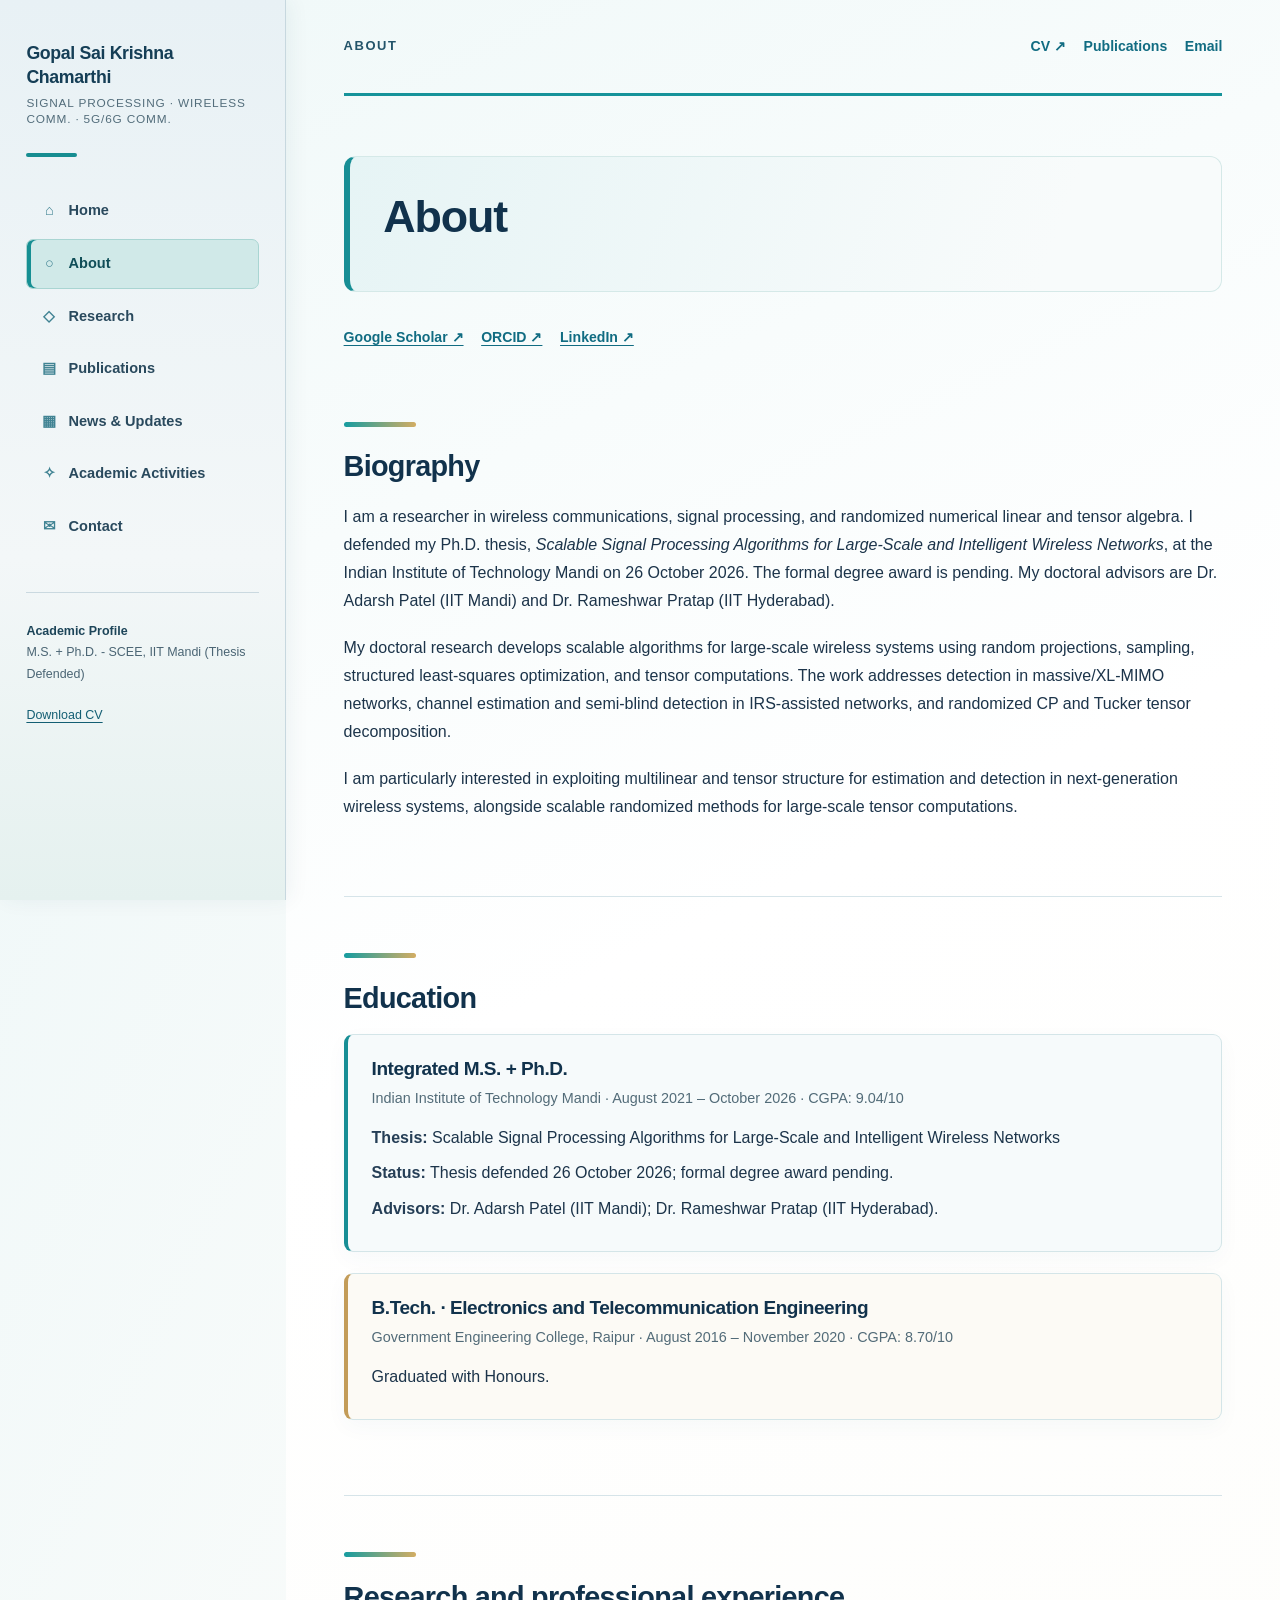
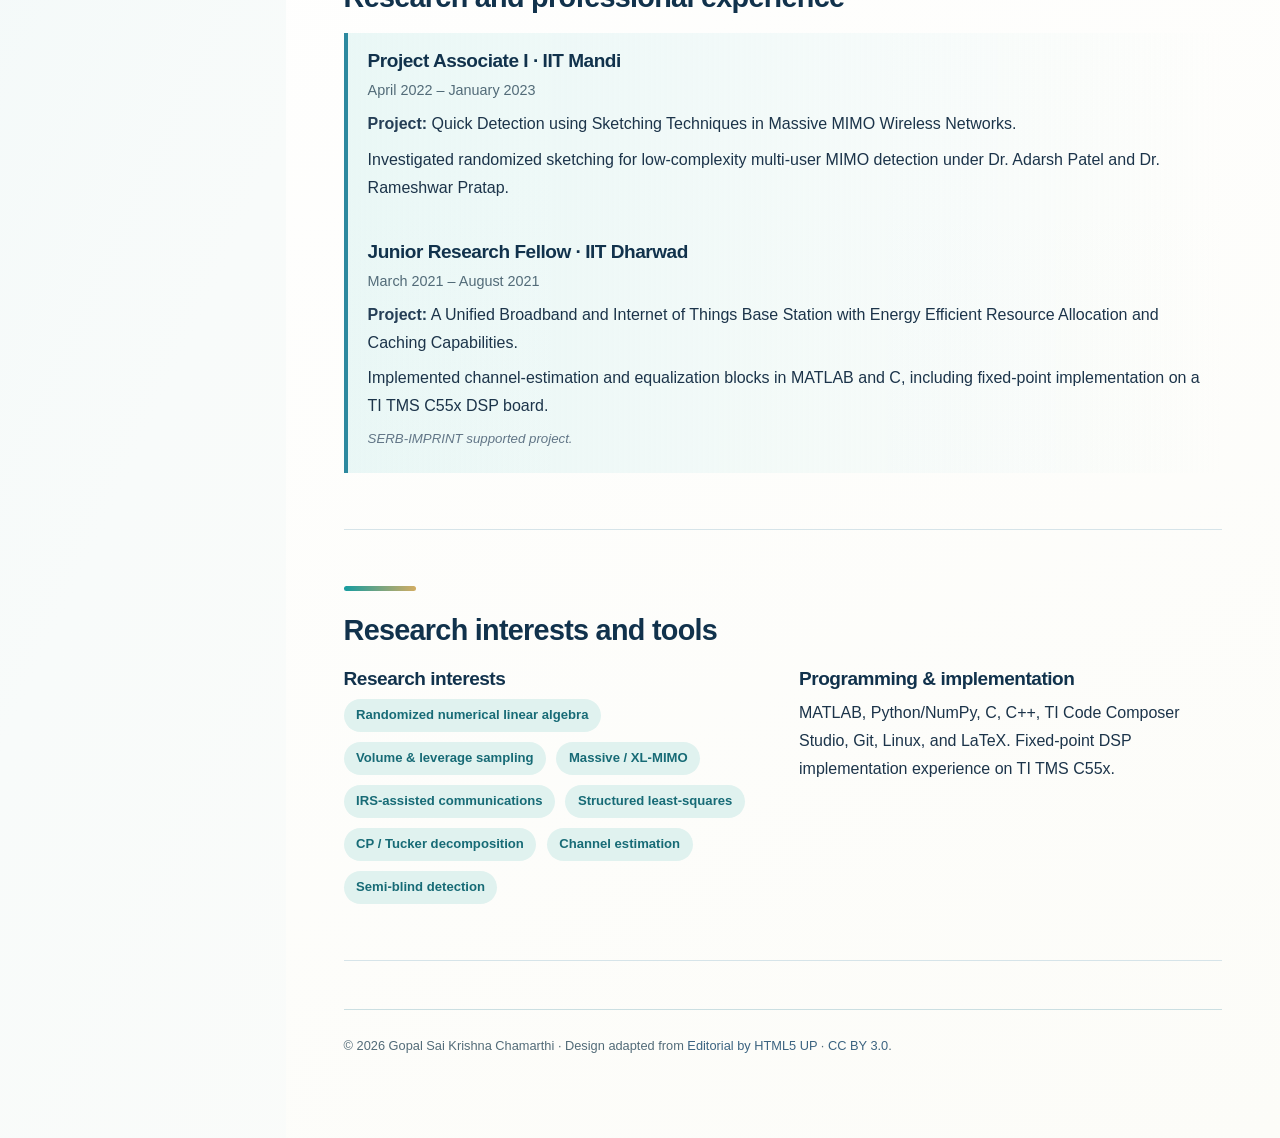
==== about.html @ 13d6a844 "Add files via upload" ====
<!DOCTYPE html>
<!DOCTYPE html>
<html lang="en">
  <head>
    <meta charset="utf-8"/>
    <meta content="width=device-width,initial-scale=1" name="viewport"/>
    <meta content="Academic background and research experience of Gopal Sai Krishna Chamarthi." name="description"/>
    <meta content="#164f78" name="theme-color"/>
    <title>About | Gopal Sai Krishna Chamarthi</title>
    <link href="assets/images/favicon.svg" rel="icon" type="image/svg+xml"/>
    <link href="assets/css/custom.css" rel="stylesheet"/>
  </head>
  <body>
    <a class="skip" href="#main-content">Skip to content</a>
    <div class="shell">
      <aside class="sidebar" id="sidebar">
        <a class="brand" href="index.html">Gopal Sai Krishna Chamarthi<small>Signal Processing · Wireless Comm. · 5G/6G Comm.</small></a>
        <div class="side-rule"></div>
        <nav aria-label="Main navigation">
          <a href="index.html"><span aria-hidden="true">⌂</span>Home</a>
          <a aria-current="page" href="about.html"><span aria-hidden="true">○</span>About</a>
          <a href="research.html"><span aria-hidden="true">◇</span>Research</a>
          <a href="publications.html"><span aria-hidden="true">▤</span>Publications</a>
          <a href="news.html"><span aria-hidden="true">▦</span>News &amp; Updates</a>
          <a href="academic.html"><span aria-hidden="true">✧</span>Academic Activities</a>
          <a href="contact.html"><span aria-hidden="true">✉</span>Contact</a>
        </nav>
        <div class="side-bottom">
          <p><strong>Academic Profile</strong><br/>M.S. + Ph.D. - SCEE, IIT Mandi (Thesis Defended)</p>
          <p><a download="" href="assets/documents/Gopal_CV.pdf">Download CV</a></p>
        </div>
      </aside>
      <main class="main" id="main-content">
        <div class="content">
          <header class="topbar">
            <div style="display:flex;align-items:center;gap:1rem">
              <button aria-controls="sidebar" aria-expanded="false" aria-label="Toggle navigation" class="menu-btn" data-menu-toggle="" type="button">☰</button>
              <span class="eyebrow">About</span>
            </div>
            <div class="top-links">
              <a href="assets/documents/Gopal_CV.pdf" rel="noopener" target="_blank">CV ↗</a>
              <a href="publications.html">Publications</a>
              <a href="mailto:gopalsk43@gmail.com">Email</a>
            </div>
          </header>
          <header class="page-intro">
            <h1>About</h1>
          </header>
          <div class="profile-shortcuts about-shortcuts">
            <a href="https://scholar.google.com/citations?user=K4ahhtEAAAAJ&amp;hl=en&amp;oi=ao" rel="noopener noreferrer" target="_blank">Google Scholar ↗</a>
            <a href="https://orcid.org/0009-0007-7982-9100" rel="noopener noreferrer" target="_blank">ORCID ↗</a>
            <a href="https://www.linkedin.com/in/gopal-sai-krishna-6996a9124/" rel="noopener noreferrer" target="_blank">LinkedIn ↗</a>
          </div>
          <section class="section narrow">
            <div class="section-rule"></div>
            <h2>Biography</h2>
            <p>I am a researcher in wireless communications, signal processing, and randomized numerical linear and tensor algebra. I defended my Ph.D. thesis, <em>Scalable Signal Processing Algorithms for Large-Scale and Intelligent Wireless Networks</em>, at the Indian Institute of Technology Mandi on 26 October 2026. The formal degree award is pending. My doctoral advisors are Dr. Adarsh Patel (IIT Mandi) and Dr. Rameshwar Pratap (IIT Hyderabad).</p>
            <p>My doctoral research develops scalable algorithms for large-scale wireless systems using random projections, sampling, structured least-squares optimization, and tensor computations. The work addresses detection in massive/XL-MIMO networks, channel estimation and semi-blind detection in IRS-assisted networks, and randomized CP and Tucker tensor decomposition.</p>
            <p>I am particularly interested in exploiting multilinear and tensor structure for estimation and detection in next-generation wireless systems, alongside scalable randomized methods for large-scale tensor computations.</p>
          </section>
          <section class="section">
            <div class="section-rule"></div>
            <h2>Education</h2>
            <div class="entry education-entry">
              <h3>Integrated M.S. + Ph.D.</h3>
              <div class="meta">Indian Institute of Technology Mandi · August 2021 – October 2026 · CGPA: 9.04/10</div>
              <p><strong>Thesis:</strong> Scalable Signal Processing Algorithms for Large-Scale and Intelligent Wireless Networks</p>
              <p><strong>Status:</strong> Thesis defended 26 October 2026; formal degree award pending.</p>
              <p><strong>Advisors:</strong> Dr. Adarsh Patel (IIT Mandi); Dr. Rameshwar Pratap (IIT Hyderabad).</p>
            </div>
            <div class="entry education-entry">
              <h3>B.Tech. · Electronics and Telecommunication Engineering</h3>
              <div class="meta">Government Engineering College, Raipur · August 2016 – November 2020 · CGPA: 8.70/10</div>
              <p>Graduated with Honours.</p>
            </div>
          </section>
          <section class="section">
            <div class="section-rule"></div>
            <h2>Research and professional experience</h2>
            <div class="entry">
              <h3>Project Associate I · IIT Mandi</h3>
              <div class="meta">April 2022 – January 2023</div>
              <p><strong>Project:</strong> Quick Detection using Sketching Techniques in Massive MIMO Wireless Networks.</p>
              <p>Investigated randomized sketching for low-complexity multi-user MIMO detection under Dr. Adarsh Patel and Dr. Rameshwar Pratap.</p>
            </div>
            <div class="entry">
              <h3>Junior Research Fellow · IIT Dharwad</h3>
              <div class="meta">March 2021 – August 2021</div>
              <p><strong>Project:</strong> A Unified Broadband and Internet of Things Base Station with Energy Efficient Resource Allocation and Caching Capabilities.</p>
              <p>Implemented channel-estimation and equalization blocks in MATLAB and C, including fixed-point implementation on a TI TMS C55x DSP board.</p>
              <p class="funding-note">SERB-IMPRINT supported project.</p>
            </div>
          </section>
          <section class="section">
            <div class="section-rule"></div>
            <h2>Research interests and tools</h2>
            <div class="two-col-info">
              <div>
                <h3>Research interests</h3>
                <div class="chip-list"><span class="chip">Randomized numerical linear algebra</span><span class="chip">Volume &amp; leverage sampling</span><span class="chip">Massive / XL-MIMO</span><span class="chip">IRS-assisted communications</span><span class="chip">Structured least-squares</span><span class="chip">CP / Tucker decomposition</span><span class="chip">Channel estimation</span><span class="chip">Semi-blind detection</span></div>
              </div>
              <div>
                <h3>Programming &amp; implementation</h3>
                <p>MATLAB, Python/NumPy, C, C++, TI Code Composer Studio, Git, Linux, and LaTeX. Fixed-point DSP implementation experience on TI TMS C55x.</p>
              </div>
            </div>
          </section>
          <footer class="footer">© <span id="year">2026</span> Gopal Sai Krishna Chamarthi · Design adapted from <a href="https://html5up.net/editorial">Editorial by HTML5 UP</a> · <a href="https://creativecommons.org/licenses/by/3.0/">CC BY 3.0</a>.</footer>
        </div>
      </main>
    </div>
    <script defer="" src="assets/js/site.js"></script>
  </body>
</html>
---- assets/css/custom.css ----
/* Editorial-inspired academic adaptation. Original template by HTML5 UP (html5up.net), CC BY 3.0. This is independently written CSS, not the official template stylesheet. */

:root {
  --ink: #213448;
  --muted: #617187;
  --blue: #164f78;
  --blue2: #2b719c;
  --line: #dfe7ed;
  --subtle: #f1f6f9;
  --white: #fff;
  --side: #f6f9fb;
  --shadow: 0 17px 50px rgba(23,56,83,.065);
}

* {
  box-sizing: border-box;
}

html {
  scroll-behavior: smooth;
}

body {
  margin: 0;
  background: #fff;
  color: var(--ink);
  font-family: Inter,"Segoe UI",Arial,sans-serif;
  font-size: 16px;
  line-height: 1.75;
}

a {
  color: var(--blue);
  text-decoration: none;
}

a:hover {
  text-decoration: underline;
}

a:focus-visible,button:focus-visible {
  outline: 3px solid #7ab5d3;
  outline-offset: 3px;
}

img {
  max-width: 100%;
  display: block;
}

h1,h2,h3 {
  line-height: 1.25;
  letter-spacing: -.025em;
  color: #162f48;
}

h1 {
  font-size: clamp(2.2rem,3.8vw,3.5rem);
  margin: 0 0 .85rem;
}

h2 {
  font-size: 1.8rem;
  margin: 0 0 1.1rem;
}

h3 {
  font-size: 1.19rem;
  margin: 0 0 .55rem;
}

p {
  margin: .45rem 0 1.2rem;
}

strong {
  color: #253e56;
}

small,.muted {
  color: var(--muted);
}

.shell {
  display: flex;
  min-height: 100vh;
}

.sidebar {
  width: 286px;
  flex: none;
  background: var(--side);
  border-right: 1px solid var(--line);
  position: fixed;
  inset: 0 auto 0 0;
  height: 100vh;
  overflow: auto;
  z-index: 20;
  padding: 2.6rem 1.65rem 1.5rem;
}

.brand {
  display: block;
  color: #163a5a;
  font-weight: 800;
  line-height: 1.35;
  letter-spacing: -.02em;
  font-size: 1.11rem;
  margin-bottom: .75rem;
}

.brand small {
  display: block;
  font-weight: 500;
  font-size: .74rem;
  letter-spacing: .07em;
  text-transform: uppercase;
  margin-top: .4rem;
}

.side-rule,.section-rule {
  width: 51px;
  height: 4px;
  background: var(--blue2);
  border-radius: 99px;
}

.side-rule {
  margin: 1.6rem 0 1.8rem;
}

.sidebar nav {
  display: grid;
  gap: .17rem;
}

.sidebar nav a {
  padding: .7rem .83rem;
  border-radius: 7px;
  font-weight: 600;
  font-size: .91rem;
  color: #455d72;
  display: flex;
  align-items: center;
  gap: .65rem;
}

.sidebar nav a:hover,.sidebar nav a[aria-current="page"] {
  color: var(--blue);
  background: #e4eef5;
  text-decoration: none;
}

.sidebar .side-bottom {
  margin-top: 2.5rem;
  padding-top: 1.3rem;
  border-top: 1px solid var(--line);
  font-size: .78rem;
  color: var(--muted);
}

.sidebar .side-bottom a {
  color: var(--blue);
}

.main {
  margin-left: 286px;
  min-width: 0;
  width: calc(100% - 286px);
}

.content {
  max-width: 1140px;
  margin: auto;
  padding: 0 clamp(1.3rem,4.5vw,4.4rem) 5rem;
}

.topbar {
  min-height: 96px;
  display: flex;
  justify-content: space-between;
  align-items: center;
  gap: 1rem;
  border-bottom: 5px solid var(--blue);
  margin-bottom: 3.75rem;
}

.topbar .eyebrow {
  font-size: .81rem;
  letter-spacing: .12em;
  color: var(--muted);
  text-transform: uppercase;
  font-weight: 750;
}

.top-links {
  display: flex;
  gap: 1.1rem;
  font-size: .88rem;
  align-items: center;
  flex-wrap: wrap;
}

.top-links a {
  font-weight: 650;
}

.menu-btn {
  display: none;
  border: 1px solid var(--line);
  background: white;
  border-radius: 6px;
  padding: .4rem .7rem;
  font-size: 1.2rem;
  cursor: pointer;
  color: var(--blue);
}

.hero {
  display: grid;
  grid-template-columns: 1.55fr .82fr;
  align-items: center;
  gap: 3rem;
  padding: 0 0 3.7rem;
  border-bottom: 1px solid var(--line);
}

.hero .kicker,.page-intro .kicker {
  font-weight: 750;
  color: var(--blue);
  font-size: .83rem;
  letter-spacing: .12em;
  text-transform: uppercase;
  margin: 0 0 1rem;
}

.hero .subtitle {
  font-size: 1.1rem;
  color: var(--blue);
  font-weight: 650;
  line-height: 1.5;
  margin-bottom: 1.1rem;
}

.hero p {
  max-width: 670px;
}

.portrait {
  background: #eaf2f7;
  border-radius: 10px;
  overflow: hidden;
  box-shadow: var(--shadow);
}

.portrait img {
  aspect-ratio: 4/4.5;
  object-fit: cover;
  width: 100%;
}

.buttons {
  display: flex;
  gap: .72rem;
  flex-wrap: wrap;
  margin: 1.7rem 0 0;
}

.button {
  display: inline-flex;
  justify-content: center;
  align-items: center;
  padding: .72rem 1.1rem;
  border: 2px solid var(--blue);
  border-radius: 5px;
  font-size: .82rem;
  font-weight: 800;
  text-transform: uppercase;
  letter-spacing: .045em;
  line-height: 1.35;
  color: var(--blue);
  transition: .16s;
}

.button:hover {
  text-decoration: none;
  background: var(--subtle);
  transform: translateY(-1px);
}

.button.primary {
  background: var(--blue);
  color: white;
}

.button.primary:hover {
  background: #0e3957;
}

.section {
  padding: 3.5rem 0;
  border-bottom: 1px solid var(--line);
}

.section:last-child {
  border-bottom: 0;
}

.section-rule {
  margin: 0 0 1.4rem;
}

.section-head {
  max-width: 760px;
  margin-bottom: 1.75rem;
}

.section-head p {
  color: var(--muted);
}

.grid-3 {
  display: grid;
  grid-template-columns: repeat(3,minmax(0,1fr));
  gap: 1.4rem;
}

.grid-2 {
  display: grid;
  grid-template-columns: repeat(2,minmax(0,1fr));
  gap: 1.4rem;
}

.research-card {
  border: 1px solid var(--line);
  border-radius: 9px;
  overflow: hidden;
  background: var(--white);
  box-shadow: var(--shadow);
  display: flex;
  flex-direction: column;
}

.research-card img {
  aspect-ratio: 1.85;
  object-fit: cover;
}

.research-card .pad {
  padding: 1.35rem;
  display: flex;
  flex-direction: column;
  flex: 1;
}

.research-card p {
  color: var(--muted);
  font-size: .91rem;
  flex: 1;
}

.mini-link {
  font-size: .82rem;
  font-weight: 800;
  text-transform: uppercase;
  letter-spacing: .06em;
}

.page-intro {
  padding-bottom: 2rem;
  margin-bottom: 1.5rem;
  border-bottom: 1px solid var(--line);
}

.page-intro h1 {
  font-size: clamp(2.25rem,3.5vw,3.2rem);
}

.page-intro p {
  max-width: 850px;
  color: var(--muted);
  font-size: 1.07rem;
}

.narrow {
  max-width: 880px;
}

.entry {
  border-left: 3px solid #b0ccdc;
  padding: .25rem 0 .25rem 1.35rem;
  margin: 1.5rem 0;
}

.entry .meta {
  font-size: .9rem;
  color: var(--muted);
  margin-bottom: .4rem;
}

.entry p {
  margin-bottom: .4rem;
}

.entry h3 {
  margin-bottom: .3rem;
}

.research-block {
  padding: 2.6rem 0 3rem;
  border-bottom: 1px solid var(--line);
  scroll-margin-top: 25px;
}

.research-block:last-child {
  border-bottom: 0;
}

.research-block img {
  width: 100%;
  max-height: 330px;
  object-fit: cover;
  border-radius: 9px;
  margin: 1.5rem 0;
}

.research-block ul {
  padding-left: 1.3rem;
}

.topic-tag,.status {
  display: inline-block;
  padding: .13rem .55rem;
  background: #edf5f9;
  border-radius: 4px;
  color: #2a6589;
  font-size: .73rem;
  font-weight: 700;
  letter-spacing: .02em;
}

.status {
  background: #f2f4f6;
  color: #667689;
}

.pub {
  padding: 1.55rem 0;
  border-bottom: 1px solid var(--line);
}

.pub:last-child {
  border-bottom: 0;
}

.pub .bib {
  margin: .32rem 0 .55rem;
  line-height: 1.65;
}

.pub .authors {
  font-size: .93rem;
  color: #4a6075;
  margin-bottom: .15rem;
}

.pub .venue {
  font-size: .91rem;
  color: var(--muted);
  margin: .12rem 0;
}

.pub-links {
  display: flex;
  gap: .6rem;
  flex-wrap: wrap;
  margin-top: .65rem;
}

.pub-links a {
  border: 1px solid #c2d6e3;
  border-radius: 4px;
  padding: .18rem .6rem;
  font-size: .78rem;
  font-weight: 750;
}

.pub-links a:hover {
  background: var(--subtle);
  text-decoration: none;
}

.note {
  border-left: 3px solid #7ca8bf;
  background: #f4f8fb;
  padding: 1rem 1.25rem;
  font-size: .91rem;
  color: #4c6072;
  border-radius: 0 5px 5px 0;
}

.timeline {
  display: grid;
  gap: .35rem;
}

.two-col-info {
  display: grid;
  grid-template-columns: 1fr 1fr;
  gap: 2rem;
}

.chip-list {
  display: flex;
  gap: .65rem;
  flex-wrap: wrap;
}

.chip {
  background: #ecf3f7;
  border-radius: 99px;
  font-size: .82rem;
  padding: .3rem .78rem;
  color: #255577;
  font-weight: 600;
}

.footer {
  margin-top: 3rem;
  border-top: 1px solid var(--line);
  padding-top: 1.6rem;
  font-size: .8rem;
  color: var(--muted);
}

.footer a {
  color: #3b6380;
}

.contact-box {
  border: 1px solid var(--line);
  border-radius: 8px;
  padding: 1.4rem 1.7rem;
  background: #fbfdfe;
}

.placeholder {
  font-size: .84rem;
  color: #60778a;
  background: #f1f6f8;
  border: 1px dashed #b8cbd7;
  border-radius: 6px;
  padding: .8rem 1rem;
  margin-top: 1rem;
}

.simple-list li {
  margin-bottom: .55rem;
}

.skip {
  position: absolute;
  left: -9999px;
  top: 0;
  background: #fff;
  padding: .5rem;
  z-index: 100;
}

.skip:focus {
  left: 1rem;
}

.link-pending {
  color: var(--muted);
  border-bottom: 1px dashed #a9bbc7;
  font-size: .83rem;
}

@media (max-width:1120px) {
  .grid-3 {
    grid-template-columns: repeat(2,minmax(0,1fr));
  }
  .hero {
    grid-template-columns: 1.4fr .75fr;
    gap: 2rem;
  }
}

@media (max-width:850px) {
  .sidebar {
    transform: translateX(-102%);
    transition: transform .22s;
    width: min(285px,84vw);
    box-shadow: 8px 0 30px rgba(0,0,0,.08);
  }
  body.nav-open .sidebar {
    transform: translateX(0);
  }
  .main {
    margin-left: 0;
    width: 100%;
  }
  .menu-btn {
    display: block;
  }
  .topbar {
    min-height: 75px;
    margin-bottom: 2.2rem;
  }
  .top-links {
    gap: .7rem;
  }
  .content {
    padding: 0 1.4rem 3rem;
  }
  body.nav-open:after {
    content: "";
    position: fixed;
    inset: 0;
    background: rgba(15,35,53,.35);
    z-index: 15;
  }
}

@media (max-width:620px) {
  h1 {
    font-size: 2.18rem;
  }
  .hero {
    grid-template-columns: 1fr;
  }
  .portrait {
    max-width: 235px;
    grid-row: 1;
  }
  .portrait img {
    aspect-ratio: 1/1.08;
  }
  .grid-3,.grid-2,.two-col-info {
    grid-template-columns: 1fr;
  }
  .top-links a:nth-child(2) {
    display: none;
  }
  .section {
    padding: 2.5rem 0;
  }
  .topbar .eyebrow {
    font-size: .7rem;
  }
}

@media (prefers-reduced-motion:reduce) {
  html {
    scroll-behavior: auto;
  }
  *,*:before,*:after {
    transition: none !important;
  }
}

/* v2: richer academic palette, with light, readable content surfaces */

:root {
  --ink: #1c344a;
  --muted: #526b78;
  --blue: #155c78;
  --blue2: #13929a;
  --line: #d6e4e9;
  --subtle: #eaf5f5;
  --side: #102e46;
  --shadow: 0 16px 38px rgba(14,55,72,.1);
}

body {
  background: linear-gradient(115deg,#edf7f8 0%,#f8fbfa 43%,#fdfcf9 100%);
}

h1,h2,h3 {
  color: #11324c;
}

.main {
  background: linear-gradient(155deg,#f1f9f9 0,#fff 35%,#fcfcf8 100%);
}

.sidebar {
  background: linear-gradient(172deg,#0c2b45 0%,#164660 58%,#12676a 100%);
  border-right: 0;
  box-shadow: 8px 0 34px rgba(8,38,59,.13);
}

.brand {
  color: #fff;
}

.brand small {
  color: #c1dee4;
}

.side-rule {
  background: #e3b86b;
}

.sidebar nav a {
  color: #d6e8ed;
}

.sidebar nav a:hover,.sidebar nav a[aria-current="page"] {
  background: rgba(255,255,255,.14);
  color: #fff;
}

.sidebar nav a[aria-current="page"] {
  box-shadow: inset 3px 0 0 #e3b86b;
}

.sidebar .side-bottom {
  border-color: rgba(255,255,255,.2);
  color: #c9dfe7;
}

.sidebar .side-bottom strong {
  color: #fff;
}

.sidebar .side-bottom a {
  color: #e4ca99;
}

.topbar {
  border-bottom: 3px solid #16939a;
}

.topbar .eyebrow {
  color: #23546a;
}

a {
  color: #116c82;
}

.top-links a:hover {
  color: #0a9b99;
}

.hero {
  position: relative;
  margin-top: .2rem;
  padding: 2.7rem 2.5rem 3rem;
  border: 1px solid #d4e7e7;
  border-bottom: 4px solid #c3ded9;
  border-radius: 18px;
  background: linear-gradient(115deg,#e2f3f4 0%,#f4faf9 54%,#fff7e9 100%);
  overflow: hidden;
}

.hero:before {
  content: "";
  position: absolute;
  right: -60px;
  top: -88px;
  width: 250px;
  height: 250px;
  border: 36px solid rgba(16,134,144,.08);
  border-radius: 50%;
  pointer-events: none;
}

.hero .kicker,.page-intro .kicker {
  color: #087f86;
}

.hero .subtitle {
  color: #17677b;
}

.portrait {
  border: 5px solid rgba(255,255,255,.85);
  box-shadow: 0 20px 40px rgba(20,71,91,.16);
}

.button {
  border-color: #126780;
  color: #126780;
}

.button.primary {
  background: #125976;
  border-color: #125976;
}

.button.primary:hover {
  background: #0d405c;
}

.button:not(.primary):hover {
  background: #e1f3f2;
}

.section-rule {
  background: linear-gradient(90deg,#169ca0,#d3ad63);
  width: 72px;
  height: 5px;
}

.section-head h2:after {
  content: "";
  display: inline-block;
  width: 9px;
  height: 9px;
  background: #d4b16c;
  margin-left: 12px;
  border-radius: 50%;
  vertical-align: middle;
}

.research-card {
  border-color: #d3e7e6;
  border-radius: 14px;
  transition: transform .2s,box-shadow .2s;
  box-shadow: 0 12px 24px rgba(18,75,90,.07);
}

.research-card:hover {
  transform: translateY(-4px);
  box-shadow: 0 20px 38px rgba(18,75,90,.14);
}

.research-card:nth-child(1) {
  border-top: 5px solid #237caa;
}

.research-card:nth-child(2) {
  border-top: 5px solid #12968b;
}

.research-card:nth-child(3) {
  border-top: 5px solid #c79c52;
}

.research-card img {
  background: #e7f2f6;
}

.research-card:nth-child(2) img {
  background: #e7f7f2;
}

.research-card:nth-child(3) img {
  background: #fbf3e4;
}

.research-card .pad {
  background: linear-gradient(180deg,#fff 65%,#f6faf9);
}

.entry {
  border-left: 4px solid #2d899f;
  background: linear-gradient(90deg,rgba(222,243,242,.65),rgba(255,255,255,0));
  border-radius: 0 8px 8px 0;
  padding: 1rem 1.25rem;
  margin: 0;
}

.grid-2 .entry:nth-child(even) {
  border-left-color: #c9a358;
  background: linear-gradient(90deg,rgba(250,243,225,.75),rgba(255,255,255,0));
}

.page-intro {
  background: linear-gradient(110deg,#e6f4f5 0%,#f8fbfb 80%);
  border: 1px solid #d5e9e8;
  border-left: 6px solid #178e95;
  border-radius: 12px;
  padding: 2rem 2.1rem;
  margin-bottom: 2.1rem;
}

.page-intro p {
  margin-bottom: 0;
}

.topic-tag {
  background: #dff1ef;
  color: #176977;
}

.status {
  background: #fff2dc;
  color: #806336;
}

.research-block {
  padding: 2.5rem 1.1rem;
}

.research-block img {
  border: 1px solid #d5e6e8;
  box-shadow: 0 10px 30px rgba(19,63,83,.08);
}

.pub {
  border-bottom-color: #dbe8ea;
}

.pub-links a {
  border-color: #add5d5;
  background: #eff9f7;
}

.pub-links a:hover {
  background: #d7efeb;
}

.chip {
  background: #e0f2ef;
  color: #176b76;
}

.note {
  border-left-color: #c8a25d;
  background: #fff8e9;
}

.contact-box {
  background: linear-gradient(125deg,#eff9f9,#fffaf0);
  border-color: #cde5e4;
}

.placeholder {
  background: #eff8f7;
  border-color: #94c5c5;
}

.footer {
  border-color: #cbdfe2;
}

@media (max-width:620px) {
  .hero {
    padding: 1.6rem 1.25rem 2rem;
  }
  .page-intro {
    padding: 1.5rem 1.2rem;
  }
  .research-block {
    padding-left: 0;
    padding-right: 0;
  }
}

/* v3 accessibility: light slate sidebar + clear navy navigation */

:root {
  --side: #eaf1f5;
}

.sidebar {
  background: linear-gradient(180deg,#e8f1f5 0%,#f3f7f8 62%,#e5f1ef 100%);
  border-right: 1px solid #c7d8df;
  box-shadow: 4px 0 20px rgba(24,62,83,.06);
}

.brand {
  color: #153e56;
  font-weight: 750;
}

.brand small {
  color: #536d7b;
}

.side-rule {
  background: #168d91;
}

.sidebar nav a {
  color: #29495d;
  font-weight: 600;
  border: 1px solid transparent;
}

.sidebar nav a:hover {
  background: #d9e9ed;
  color: #123e54;
  border-color: #cadfe3;
}

.sidebar nav a[aria-current="page"] {
  background: #d0e9e8;
  color: #104e58;
  border-color: #a9d5d2;
  box-shadow: inset 4px 0 0 #168f93;
  font-weight: 700;
}

.sidebar nav a span[aria-hidden="true"] {
  color: #408393;
  min-width: 1.2em;
  display: inline-block;
  text-align: center;
}

.sidebar .side-bottom {
  border-color: #cad9e0;
  color: #4b6574;
}

.sidebar .side-bottom strong {
  color: #1d4559;
}

.sidebar .side-bottom a {
  color: #135e73;
  text-decoration: underline;
  text-underline-offset: 3px;
}

.news-section {
  background: linear-gradient(120deg,#f0f8f7,#fcfdfb);
  border: 1px solid #d1e4e4;
  border-radius: 14px;
  padding: 2.05rem 2.25rem;
  margin-top: 3rem;
  box-shadow: 0 12px 24px rgba(23,70,82,.045);
}

.news-header {
  display: flex;
  align-items: baseline;
  justify-content: space-between;
  gap: 1rem;
  flex-wrap: wrap;
}

.news-header h2 {
  margin: 0;
}

.news-header a {
  font-weight: 750;
  font-size: .88rem;
}

.news-list {
  list-style: none;
  padding: 0;
  margin: 1rem 0 .15rem;
}

.news-list li {
  display: grid;
  grid-template-columns: 124px minmax(0,1fr);
  gap: 1.35rem;
  padding: 1rem 0;
  border-bottom: 1px solid #dce9e9;
  align-items: baseline;
}

.news-list li:last-child {
  border-bottom: 0;
}

.news-date {
  display: inline-block;
  color: #246b79;
  font-size: .82rem;
  font-weight: 750;
  line-height: 1.5;
}

.news-list p {
  margin: 0;
  font-size: .95rem;
  line-height: 1.6;
  color: #2b495a;
}

.news-list p strong {
  color: #163a50;
}

.news-archive {
  margin-top: 0;
}

.news-archive .news-list li {
  grid-template-columns: 140px minmax(0,1fr);
}

@media (max-width:620px) {
  .news-section {
    padding: 1.35rem 1.2rem;
    margin-top: 2rem;
  }
  .news-list li,.news-archive .news-list li {
    display: block;
  }
  .news-date {
    display: block;
    margin-bottom: .35rem;
  }
}

/* Version 4: uniform education cards and validated academic profile links */

.education-entry {
  margin: 0 0 1.2rem !important;
  padding: 1.35rem 1.5rem !important;
  border: 1px solid #d4e5e8 !important;
  border-left: 4px solid #178e95 !important;
  background: #f6fafb !important;
  border-radius: 9px !important;
  box-shadow: 0 7px 22px rgba(22,79,105,.035);
}

.education-entry + .education-entry {
  margin-top: 1.35rem !important;
  border-left-color: #c39c58 !important;
  background: #fcfaf5 !important;
}

.education-entry h3 {
  margin-bottom: .35rem;
}

.education-entry .meta {
  margin-bottom: .8rem;
}

.funding-note {
  font-size: .83rem;
  color: #627687;
  font-style: italic;
}

.profile-shortcuts {
  display: flex;
  flex-wrap: wrap;
  gap: .6rem 1.1rem;
  margin: 1rem 0 0;
}

.profile-shortcuts a {
  font-size: .88rem;
  font-weight: 700;
  text-decoration: underline;
  text-underline-offset: 3px;
}

.about-shortcuts {
  margin: 0 0 1rem;
}

.profile-link {
  display: inline-flex;
  text-decoration: none;
  border: 1px solid #cce3e2;
}

.profile-link:hover {
  background: #d5eeec;
  text-decoration: none;
}

/* Paper and synopsis figures: show complete diagrams without cropped labels. */

.research-card img {
  object-fit: contain;
  background: #f2f7f9;
  padding: .2rem;
}

.research-block > img {
  object-fit: contain;
  max-height: 420px;
  height: auto;
  background: #f7fafc;
  padding: .7rem;
}

.figure-pair {
  display: grid;
  grid-template-columns: repeat(2,minmax(0,1fr));
  gap: 1.2rem;
  margin: 1.4rem 0;
}

.figure-pair figure {
  margin: 0;
  padding: .6rem;
  border: 1px solid #d5e6e8;
  border-radius: 8px;
  background: #f7fafc;
}

.figure-pair img {
  width: 100%;
  max-height: 250px;
  object-fit: contain;
  box-shadow: none;
  border: none;
  margin: 0;
}

.figure-pair figcaption {
  font-size: .79rem;
  color: #5c7385;
  margin-top: .55rem;
}

@media (max-width:700px) {
  .figure-pair {
    grid-template-columns: 1fr;
  }
}

/* Research page: original poster preview and responsive slide carousels */

.poster-preview {
  max-width: 620px;
  margin: 1.9rem auto 2.3rem;
  padding: 1rem;
  border: 1px solid #d3e6e8;
  border-radius: 14px;
  background: linear-gradient(165deg,#eff8f8,#fbfdfb);
  box-shadow: 0 10px 30px rgba(18,56,75,.06);
}

.research-block .poster-preview img {
  height: auto;
  width: 100%;
  max-height: 510px;
  object-fit: contain;
  box-shadow: none;
  border: 0;
  background: transparent;
  margin: 0;
  padding: 0;
  transition: transform .18s ease;
}

.poster-preview a:first-child {
  display: block;
  border-radius: 8px;
  overflow: hidden;
}

.poster-preview a:first-child:hover img {
  transform: scale(1.015);
}

.poster-preview figcaption {
  display: flex;
  justify-content: space-between;
  align-items: center;
  gap: .5rem 1rem;
  flex-wrap: wrap;
  margin-top: .8rem;
  font-size: .83rem;
  color: #3e5869;
}

.poster-preview figcaption a {
  font-weight: 750;
  white-space: nowrap;
}

.research-slides {
  margin: 2.1rem 0 2.3rem;
}

.research-slides-head {
  display: flex;
  align-items: baseline;
  justify-content: space-between;
  gap: 1rem;
  flex-wrap: wrap;
  margin-bottom: .65rem;
}

.research-slides-head h3 {
  font-size: 1.28rem;
  margin: 0;
}

.slides-hint {
  font-size: .83rem;
  color: #637c89;
}

.slide-carousel {
  background: linear-gradient(145deg,#edf6f6,#f6f9fa);
  padding: .85rem;
  border: 1px solid #c7dfdf;
  border-radius: 14px;
  box-shadow: 0 10px 28px rgba(16,65,83,.06);
}

.carousel-stage {
  background: #fff;
  border: 1px solid #d3e5e7;
  border-radius: 9px;
  overflow: hidden;
  min-width: 0;
}

.carousel-slide {
  padding: 0;
  margin: 0;
}

.carousel-slide[hidden] {
  display: none !important;
}

.carousel-slide>a {
  display: block;
  line-height: 0;
  background: #fff;
}

.research-block .carousel-slide img {
  width: 100%;
  max-height: none;
  height: auto;
  aspect-ratio: 16/9;
  object-fit: contain;
  margin: 0;
  padding: 0;
  border: 0;
  border-radius: 0;
  box-shadow: none;
  background: #fff;
}

.carousel-slide figcaption {
  display: flex;
  align-items: center;
  justify-content: space-between;
  gap: .5rem 1rem;
  flex-wrap: wrap;
  padding: .75rem 1rem;
  font-size: .88rem;
  color: #415e70;
  background: #fff;
  border-top: 1px solid #e4ecee;
  line-height: 1.4;
}

.carousel-slide figcaption a {
  white-space: nowrap;
  font-weight: 700;
}

.carousel-toolbar {
  display: none;
  align-items: center;
  gap: .65rem;
  padding: .86rem .15rem .1rem;
}

.slide-carousel.is-ready .carousel-toolbar {
  display: flex;
}

.carousel-nav {
  border: 1px solid #a7cbcf;
  background: #fff;
  color: #125472;
  padding: .48rem .85rem;
  font-family: inherit;
  font-size: .85rem;
  font-weight: 700;
  line-height: 1.3;
  border-radius: 7px;
  cursor: pointer;
  white-space: nowrap;
}

.carousel-nav:hover {
  background: #dcefee;
}

.carousel-pips {
  display: flex;
  align-items: center;
  gap: .42rem;
  justify-content: center;
  flex: 1;
  flex-wrap: wrap;
}

.carousel-pip {
  display: inline-block;
  width: 11px;
  height: 11px;
  border: 1px solid #719baa;
  background: #fff;
  border-radius: 50%;
  padding: 0;
  cursor: pointer;
  transition: background .18s ease,transform .18s ease;
}

.carousel-pip[aria-current="true"] {
  background: #0f7f89;
  border-color: #0f7f89;
  transform: scale(1.16);
}

.carousel-position {
  font-size: .82rem;
  font-weight: 700;
  color: #426373;
  min-width: 48px;
  text-align: center;
  white-space: nowrap;
}

@media (max-width:620px) {
  .research-slides {
    margin: 1.5rem 0;
  }
  .slide-carousel {
    padding: .5rem;
  }
  .carousel-slide figcaption {
    display: block;
    padding: .55rem .7rem;
  }
  .carousel-slide figcaption a {
    display: inline-block;
    margin-top: .2rem;
  }
  .carousel-nav {
    padding: .42rem .54rem;
  }
  .carousel-nav span {
    display: none;
  }
  .carousel-toolbar {
    gap: .3rem;
  }
  .carousel-position {
    font-size: .75rem;
    min-width: 39px;
  }
  .carousel-pips {
    gap: .3rem;
  }
  .carousel-pip {
    width: 10px;
    height: 10px;
  }
  .research-block .poster-preview img {
    max-height: 430px;
  }
}
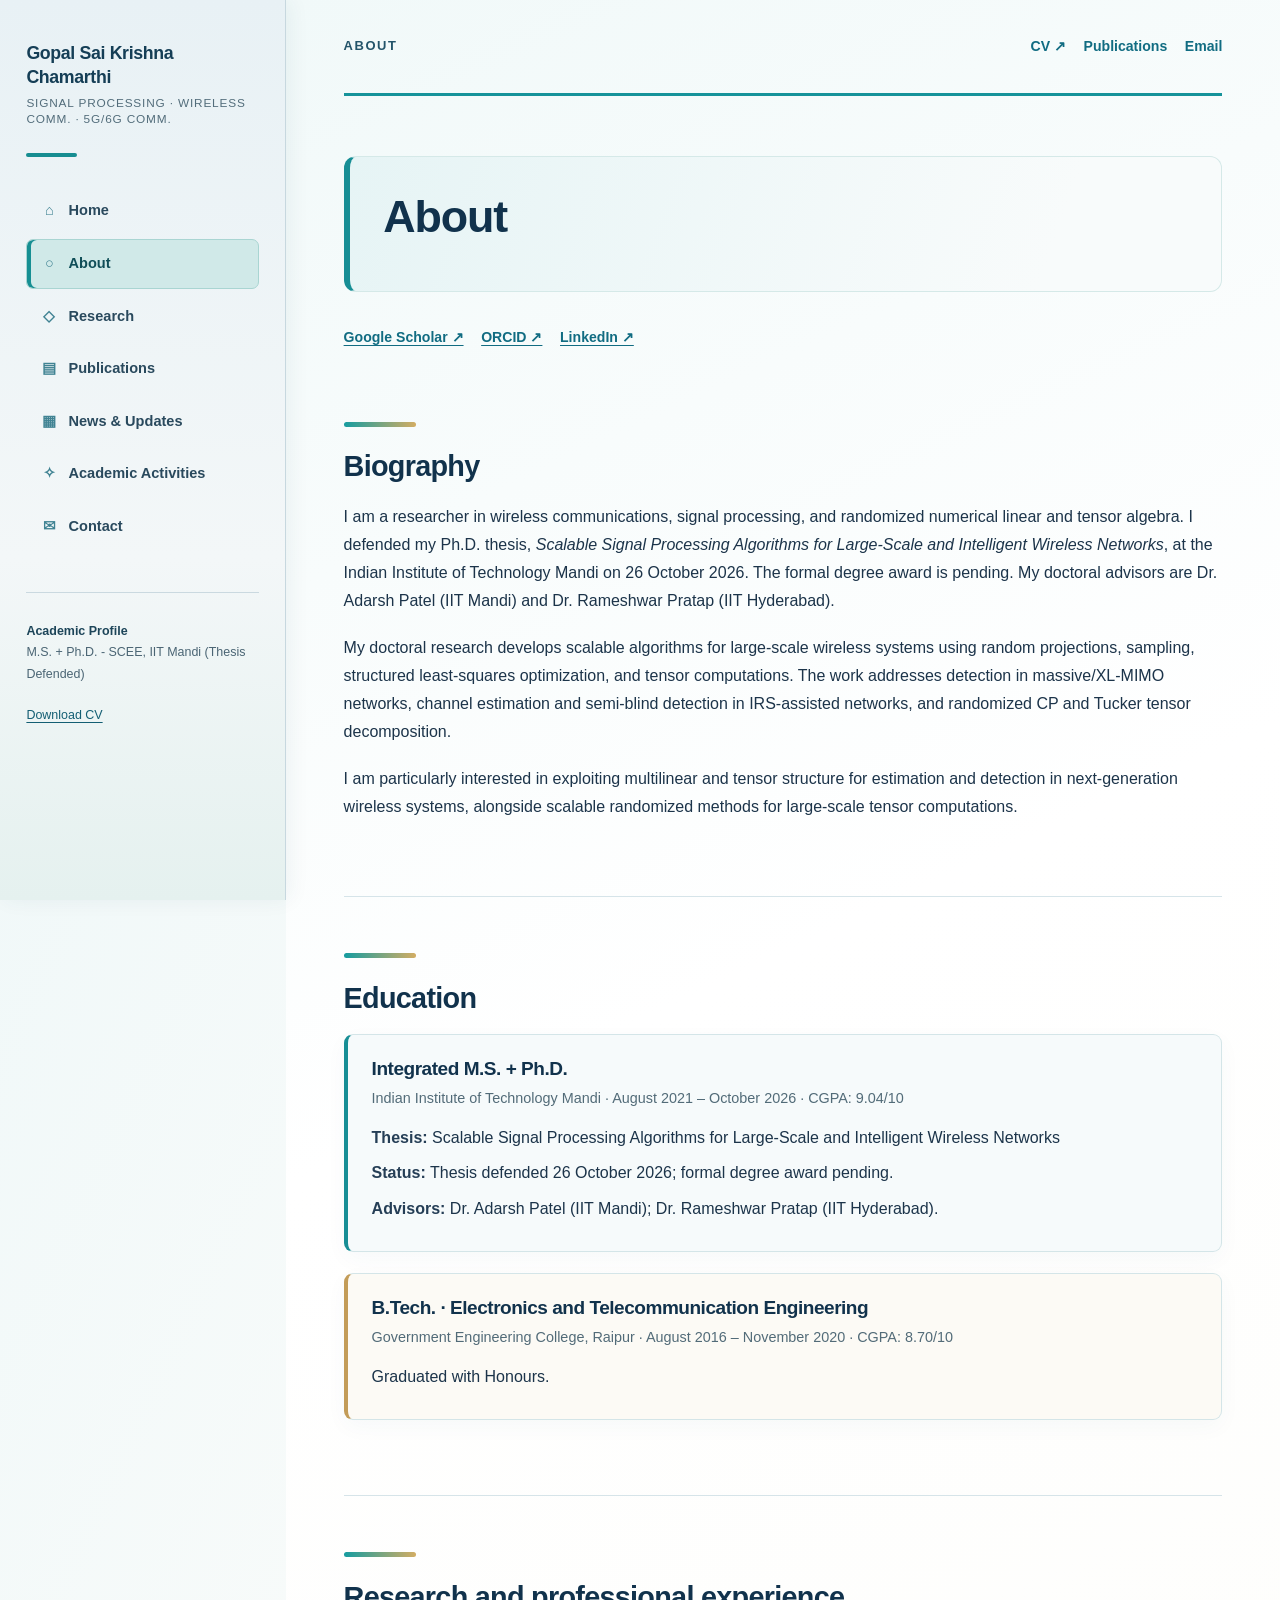
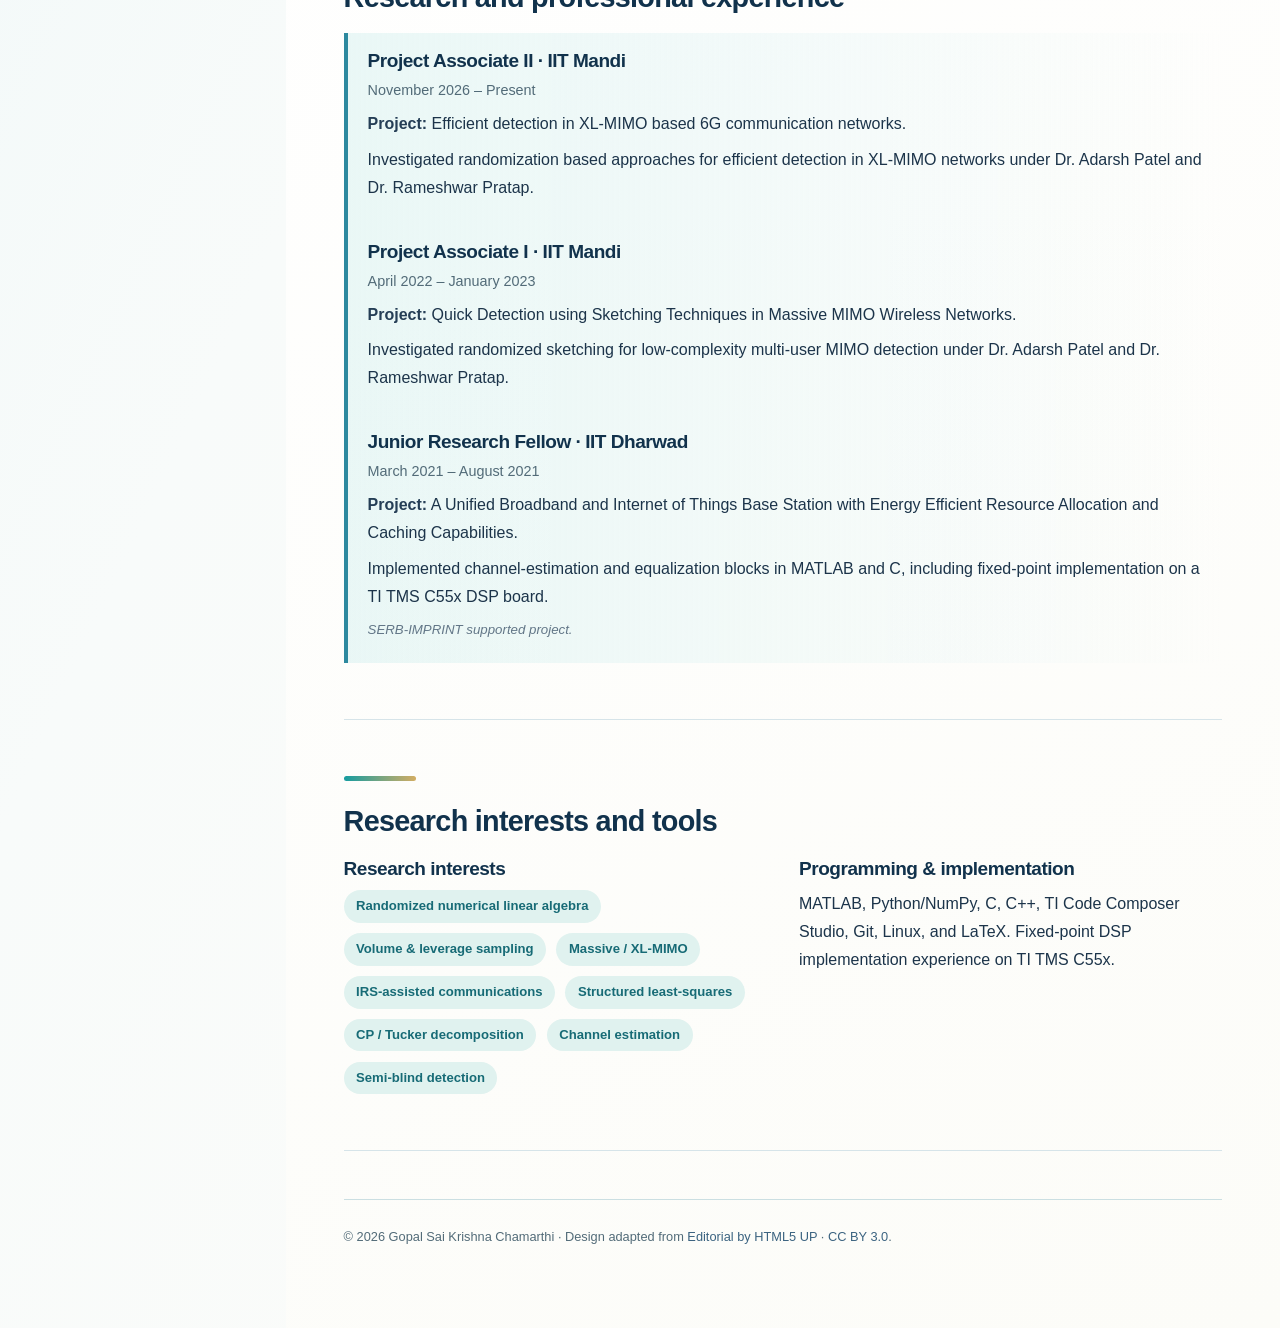
==== commit dd48e5c3: "Update about.html" ====
--- a/about.html
+++ b/about.html
@@ -78,6 +78,12 @@
             <div class="section-rule"></div>
             <h2>Research and professional experience</h2>
             <div class="entry">
+              <h3>Project Associate II · IIT Mandi</h3>
+              <div class="meta">November 2026 – Present</div>
+              <p><strong>Project:</strong> Efficient detection in XL-MIMO based 6G communication networks.</p>
+              <p>Investigated randomization based approaches for efficient detection in XL-MIMO networks under Dr. Adarsh Patel and Dr. Rameshwar Pratap.</p>
+            </div>
+            <div class="entry">
               <h3>Project Associate I · IIT Mandi</h3>
               <div class="meta">April 2022 – January 2023</div>
               <p><strong>Project:</strong> Quick Detection using Sketching Techniques in Massive MIMO Wireless Networks.</p>
